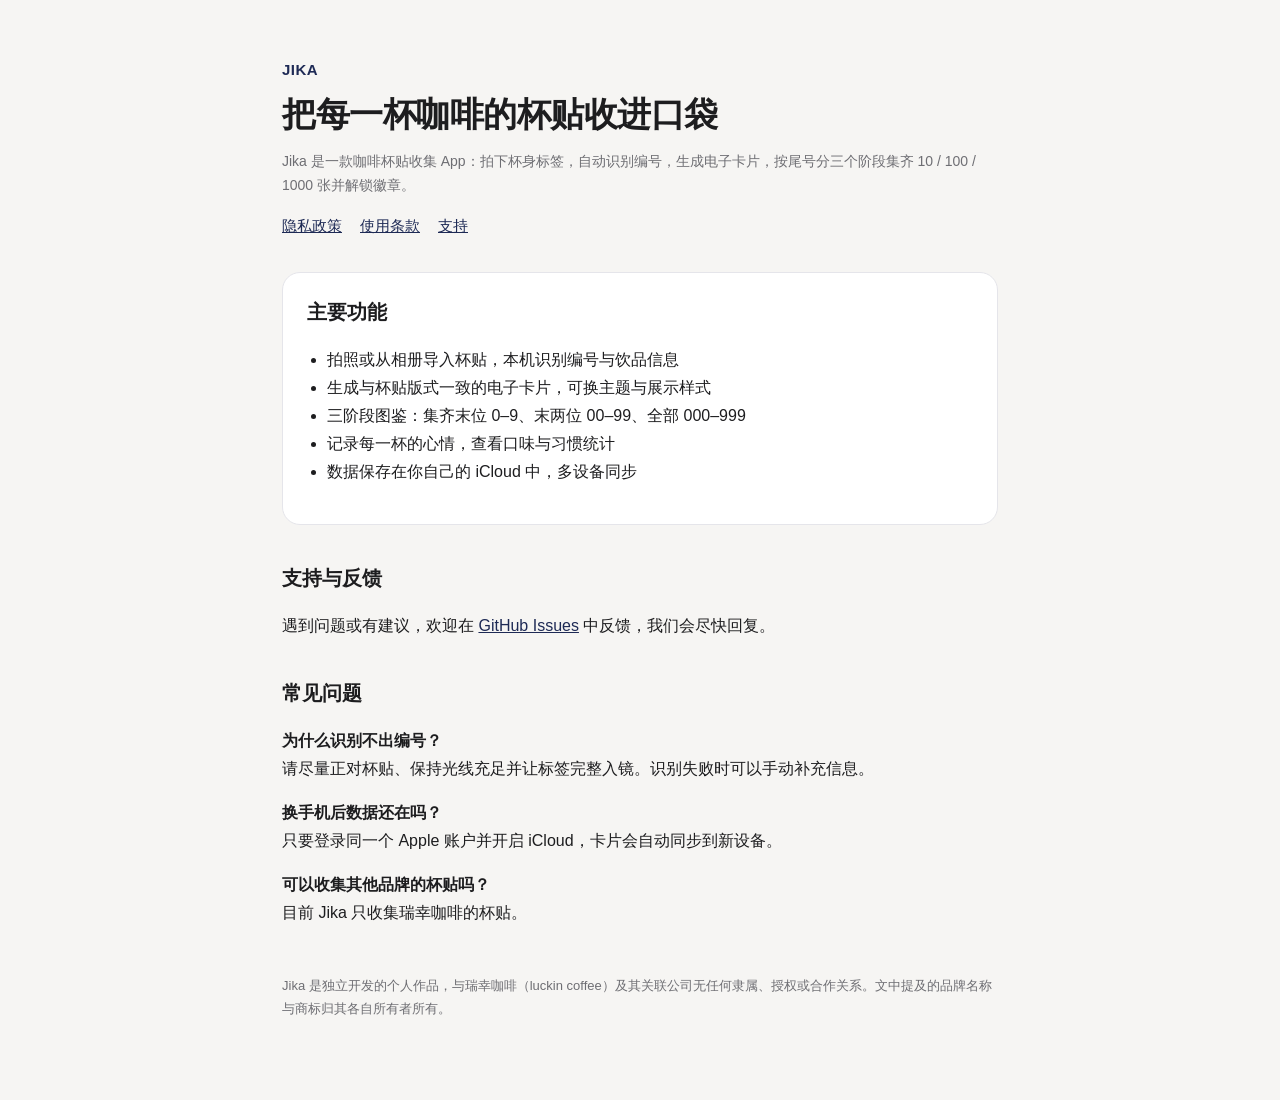
==== index.html @ 381db235 "Add Jika public site: home, privacy policy, terms Co-Authored-By: Claude Opus 5.5 <noreply@anthropic" ====
<!doctype html>
<html lang="zh-CN"><head><meta charset="utf-8"><meta name="viewport" content="width=device-width,initial-scale=1">
<title>Jika · 咖啡杯贴收集</title><link rel="stylesheet" href="style.css"></head>
<body><main>
<header><a class="brand" href="./">JIKA</a>
<h1>把每一杯咖啡的杯贴收进口袋</h1>
<p class="muted">Jika 是一款咖啡杯贴收集 App：拍下杯身标签，自动识别编号，生成电子卡片，按尾号分三个阶段集齐 10 / 100 / 1000 张并解锁徽章。</p>
<nav><a href="privacy.html">隐私政策</a><a href="terms.html">使用条款</a><a href="#support">支持</a></nav>
</header>

<div class="card">
<h2 style="margin-top:0">主要功能</h2>
<ul>
<li>拍照或从相册导入杯贴，本机识别编号与饮品信息</li>
<li>生成与杯贴版式一致的电子卡片，可换主题与展示样式</li>
<li>三阶段图鉴：集齐末位 0–9、末两位 00–99、全部 000–999</li>
<li>记录每一杯的心情，查看口味与习惯统计</li>
<li>数据保存在你自己的 iCloud 中，多设备同步</li>
</ul>
</div>

<h2 id="support">支持与反馈</h2>
<p>遇到问题或有建议，欢迎在 <a href="https://github.com/eatlei/jika-app/issues">GitHub Issues</a> 中反馈，我们会尽快回复。</p>

<h2>常见问题</h2>
<p><b>为什么识别不出编号？</b><br>请尽量正对杯贴、保持光线充足并让标签完整入镜。识别失败时可以手动补充信息。</p>
<p><b>换手机后数据还在吗？</b><br>只要登录同一个 Apple 账户并开启 iCloud，卡片会自动同步到新设备。</p>
<p><b>可以收集其他品牌的杯贴吗？</b><br>目前 Jika 只收集瑞幸咖啡的杯贴。</p>

<footer>Jika 是独立开发的个人作品，与瑞幸咖啡（luckin coffee）及其关联公司无任何隶属、授权或合作关系。文中提及的品牌名称与商标归其各自所有者所有。</footer>
</main></body></html>
---- style.css ----
:root{--bg:#f6f5f3;--fg:#1d1d1f;--muted:#6e6e73;--card:#fff;--line:#e5e5ea;--accent:#1e2a55}
@media (prefers-color-scheme:dark){:root{--bg:#0d0d12;--fg:#f5f5f7;--muted:#a1a1a6;--card:#1c1c22;--line:#2c2c34;--accent:#9fb3ff}}
*{box-sizing:border-box}
body{margin:0;background:var(--bg);color:var(--fg);font:16px/1.75 -apple-system,BlinkMacSystemFont,"PingFang SC","Helvetica Neue",sans-serif}
main{max-width:760px;margin:0 auto;padding:56px 22px 80px}
header{margin-bottom:32px}
.brand{font-weight:800;font-size:15px;letter-spacing:.5px;color:var(--accent);text-decoration:none}
h1{font-size:34px;line-height:1.2;margin:10px 0 6px;letter-spacing:-.5px}
h2{font-size:20px;margin:36px 0 8px}
p,li{color:var(--fg)}
.muted{color:var(--muted);font-size:14px}
.card{background:var(--card);border:1px solid var(--line);border-radius:18px;padding:22px 24px;margin:18px 0}
ul{padding-left:20px}
a{color:var(--accent)}
nav a{margin-right:18px;font-size:15px}
hr{border:none;border-top:1px solid var(--line);margin:40px 0}
footer{margin-top:48px;font-size:13px;color:var(--muted)}
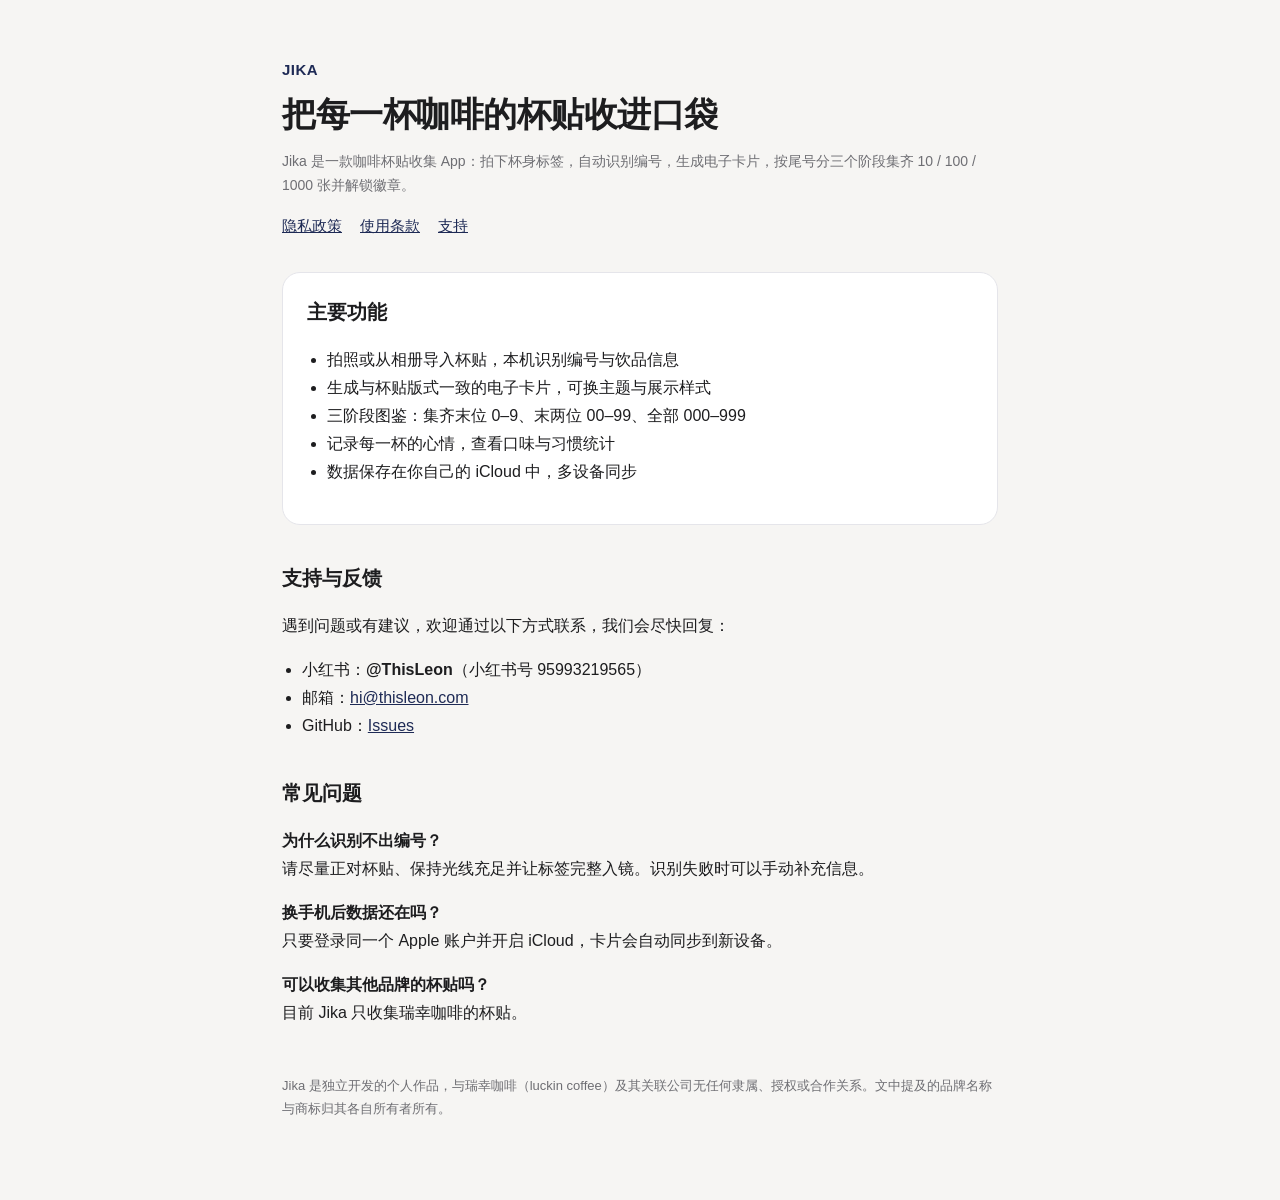
==== commit a92550b1: "Add luckin coffee disclaimer and Xiaohongshu/email contacts Co-Authored-By: Claude Opus 5.5 <noreply" ====
--- a/index.html
+++ b/index.html
@@ -20,7 +20,12 @@
 </div>
 
 <h2 id="support">支持与反馈</h2>
-<p>遇到问题或有建议，欢迎在 <a href="https://github.com/eatlei/jika-app/issues">GitHub Issues</a> 中反馈，我们会尽快回复。</p>
+<p>遇到问题或有建议，欢迎通过以下方式联系，我们会尽快回复：</p>
+<ul>
+<li>小红书：<b>@ThisLeon</b>（小红书号 95993219565）</li>
+<li>邮箱：<a href="mailto:hi@thisleon.com">hi@thisleon.com</a></li>
+<li>GitHub：<a href="https://github.com/eatlei/jika-app/issues">Issues</a></li>
+</ul>
 
 <h2>常见问题</h2>
 <p><b>为什么识别不出编号？</b><br>请尽量正对杯贴、保持光线充足并让标签完整入镜。识别失败时可以手动补充信息。</p>
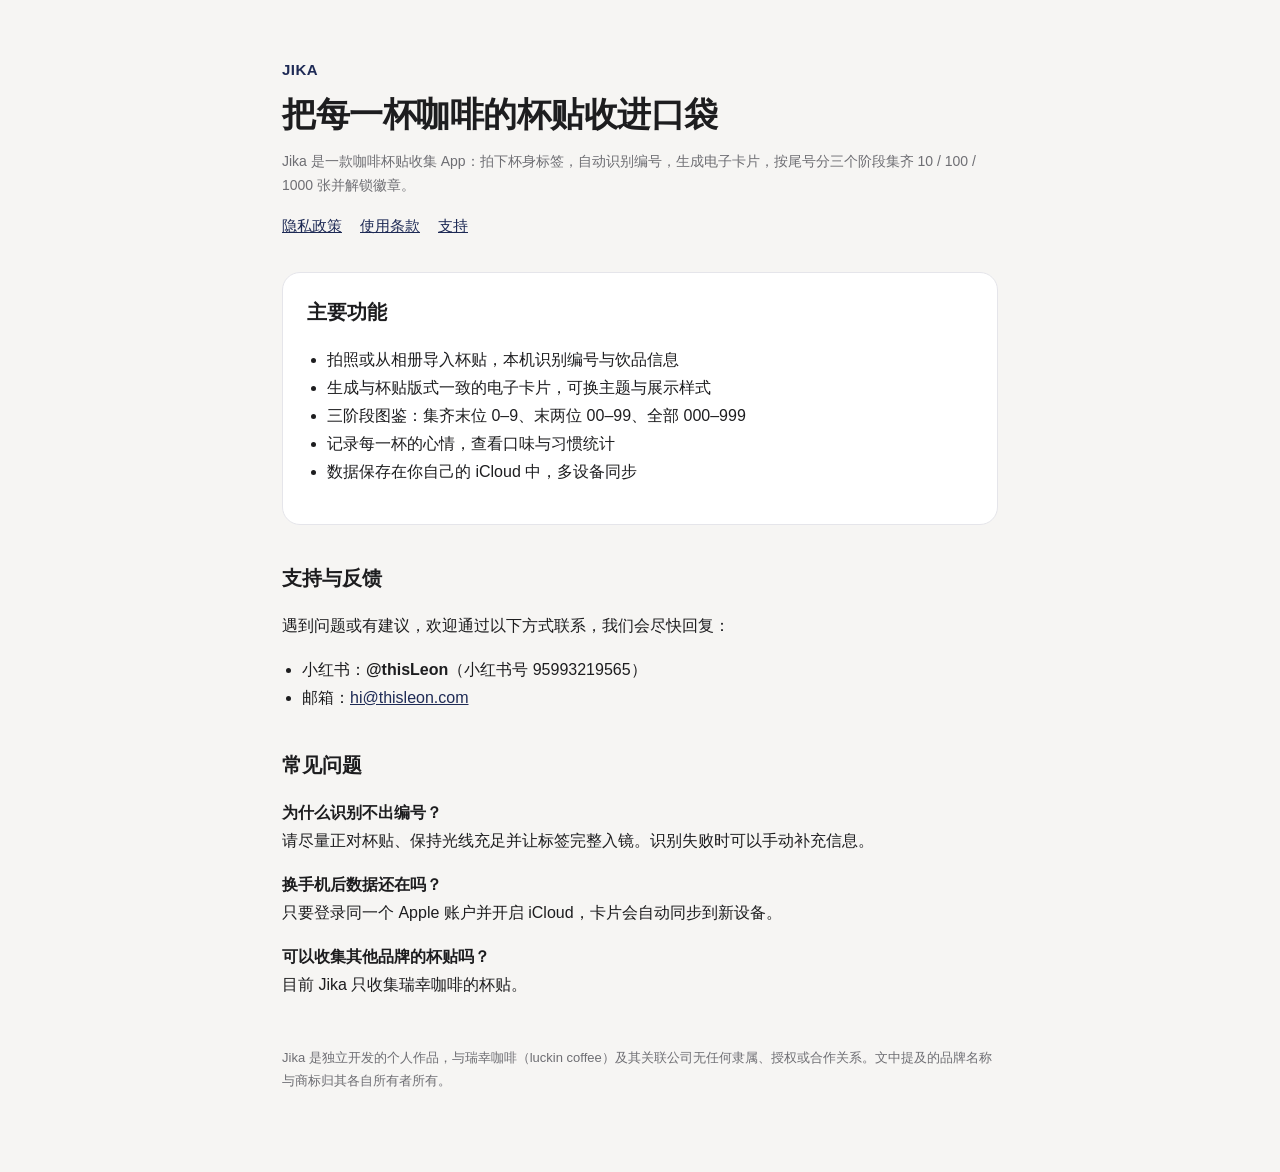
==== commit 1a617200: "Remove GitHub from contact options Co-Authored-By: Claude Opus 5.5 <noreply@anthropic.com>" ====
--- a/index.html
+++ b/index.html
@@ -22,9 +22,8 @@
 <h2 id="support">支持与反馈</h2>
 <p>遇到问题或有建议，欢迎通过以下方式联系，我们会尽快回复：</p>
 <ul>
-<li>小红书：<b>@ThisLeon</b>（小红书号 95993219565）</li>
+<li>小红书：<b>@thisLeon</b>（小红书号 95993219565）</li>
 <li>邮箱：<a href="mailto:hi@thisleon.com">hi@thisleon.com</a></li>
-<li>GitHub：<a href="https://github.com/eatlei/jika-app/issues">Issues</a></li>
 </ul>
 
 <h2>常见问题</h2>
